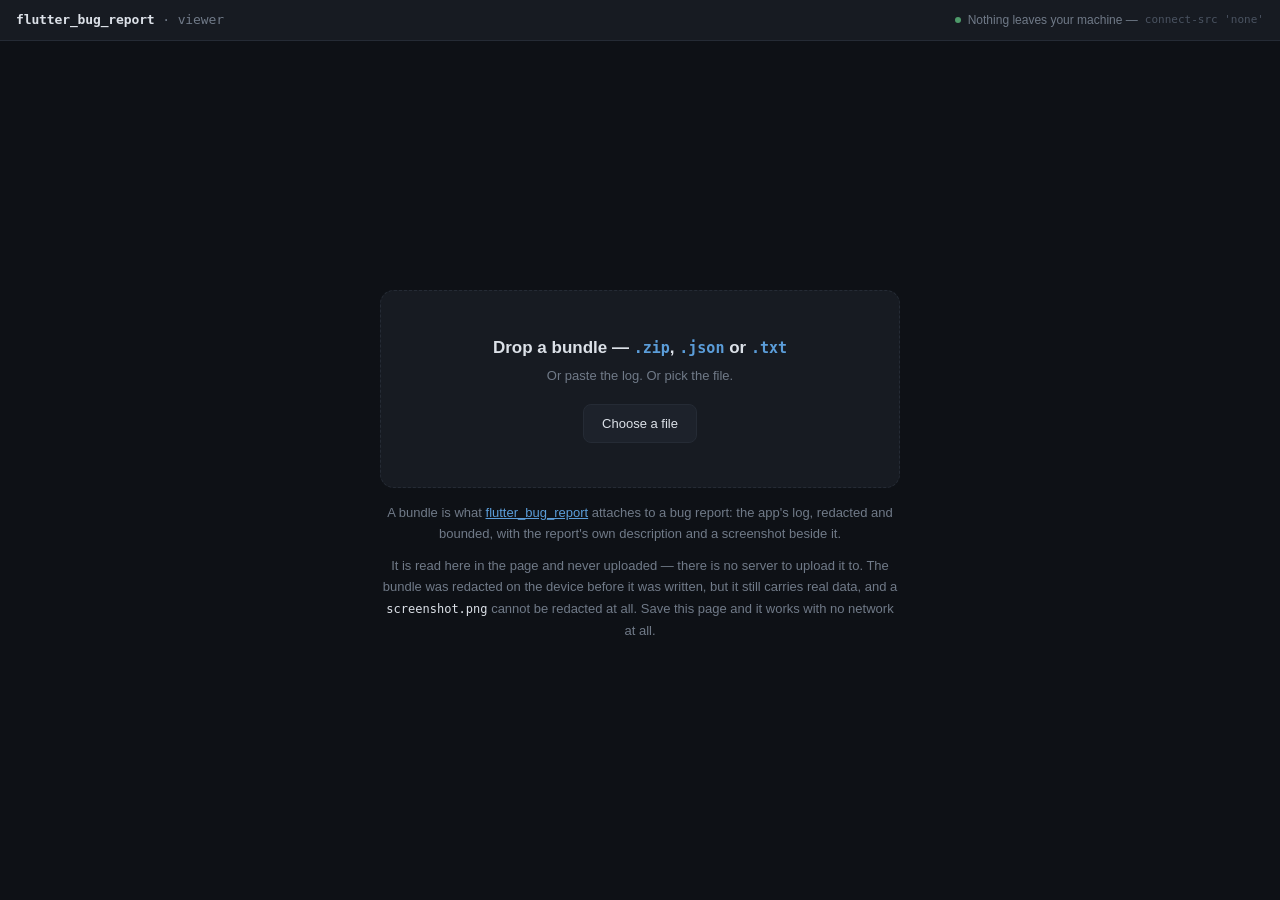
==== viewer.html @ 20e981cb "The viewer: a strip, a log, and a panel Concept C. The density strip places every entry by time rath" ====
<!DOCTYPE html>
<html lang="en">
<head>
<meta charset="UTF-8" />
<meta name="viewport" content="width=device-width, initial-scale=1.0" />

<!--
  connect-src 'none' is the load-bearing line in this file.

  The promise this page makes is that a bug report dropped into it does
  not go anywhere. A promise is worth what the person making it is
  worth; this is the browser refusing to carry out a fetch, an XHR, a
  WebSocket or a beacon no matter what the script asks for. A page that
  cannot make a request cannot leak a log.

  Everything else here follows from the same idea: no CDN, no fonts to
  fetch, no analytics, nothing loaded from anywhere but this directory.
-->
<meta http-equiv="Content-Security-Policy" content="
  default-src 'none';
  script-src 'unsafe-inline';
  style-src 'unsafe-inline';
  img-src 'self' blob: data:;
  connect-src 'none';
  base-uri 'none';
  form-action 'none'
" />
<!-- frame-ancestors is deliberately absent: a browser ignores it in a meta
     tag and logs an error for it, and an error nobody can fix is an error
     people learn to scroll past. It belongs in a response header, which is
     GitHub Pages' business, not this file's. -->

<title>Bug report viewer · flutter_bug_report</title>
<meta name="description" content="Open a flutter_bug_report bundle — .zip, .json or .txt — and read it. Runs entirely in your browser; nothing is uploaded." />
<style>
/* ===================================================================
   flutter_bug_report log viewer — "Diagnostika"

   A log is not text to be read, it is data to be diagnosed. So colour
   means something here and is never decoration: a level is the same
   colour in the density strip, in the row's edge and in its chip, and
   nothing else in the page competes with those four hues.
   =================================================================== */

:root {
  --bg: #0E1116;
  --surface: #171B22;
  --raised: #1D222B;
  --border: #252B35;
  --text: #DCE1E8;
  --dim: #707A88;
  --faint: #4A5361;

  --debug: #5A6472;
  --info: #5B9DD9;
  --warning: #D9A441;
  --error: #E5544B;

  --accent: #5B9DD9;
  --bar: #3A424F;          /* a redaction bar: present, unreadable */
  --mark: #D9A441;

  --mono: ui-monospace, SFMono-Regular, "SF Mono", Menlo, Consolas, monospace;
  --sans: -apple-system, BlinkMacSystemFont, "Segoe UI", Roboto, sans-serif;
  --t: .15s ease;
}

* { box-sizing: border-box; }

html, body { height: 100%; }

body {
  margin: 0;
  background: var(--bg);
  color: var(--text);
  font: 14px/1.5 var(--sans);
  -webkit-font-smoothing: antialiased;
  display: flex;
  flex-direction: column;
}

.is-hidden { display: none !important; }

/* ===== The strip along the top of the page ===== */

.top {
  display: flex;
  align-items: center;
  gap: 16px;
  padding: 10px 16px;
  border-bottom: 1px solid var(--border);
  background: var(--surface);
  flex: none;
}

.brand {
  font-family: var(--mono);
  font-size: 13px;
  font-weight: 600;
  letter-spacing: -.01em;
}
.brand span { color: var(--dim); font-weight: 400; }

/* The claim the whole project rests on, stated where it cannot be
   missed rather than in a footer. */
.vow {
  margin-left: auto;
  display: flex;
  align-items: center;
  gap: 7px;
  font-size: 12px;
  color: var(--dim);
}
.vow__dot {
  width: 6px; height: 6px;
  border-radius: 50%;
  background: #4E9A6A;
  flex: none;
}
.vow code {
  font-family: var(--mono);
  font-size: 11px;
  color: var(--faint);
}

main {
  flex: 1;
  min-height: 0;
  display: flex;
  flex-direction: column;
}

/* ===== Nothing open yet ===== */

.drop {
  flex: 1;
  display: flex;
  flex-direction: column;
  align-items: center;
  justify-content: center;
  gap: 14px;
  padding: 40px 24px;
  text-align: center;
}
.drop.is-over .drop__box {
  border-color: var(--accent);
  background: rgba(91, 157, 217, .06);
}

.drop__box {
  width: 100%;
  max-width: 520px;
  padding: 44px 32px;
  border: 1.5px dashed var(--border);
  border-radius: 14px;
  background: var(--surface);
  transition: border-color var(--t), background var(--t);
}
.drop__title { font-size: 17px; font-weight: 600; margin: 0 0 6px; }
.drop__title code { font-family: var(--mono); font-size: 15px; color: var(--accent); }
.drop__note { margin: 0; font-size: 13px; color: var(--dim); }

.drop__pick {
  display: inline-block;
  margin-top: 18px;
  padding: 9px 18px;
  border: 1px solid var(--border);
  border-radius: 8px;
  background: var(--raised);
  color: var(--text);
  font: inherit;
  font-size: 13px;
  cursor: pointer;
  transition: border-color var(--t), background var(--t);
}
.drop__pick:hover { border-color: var(--accent); }

.about {
  max-width: 520px;
  font-size: 13px;
  line-height: 1.65;
  color: var(--dim);
}
.about p { margin: 0 0 10px; }
.about a { color: var(--accent); }
.about code { font-family: var(--mono); font-size: 12px; color: var(--text); }

.fail {
  max-width: 520px;
  padding: 12px 14px;
  border: 1px solid var(--error);
  border-radius: 8px;
  background: rgba(229, 84, 75, .08);
  color: var(--error);
  font-size: 13px;
  text-align: left;
}

/* ===== The density strip ===== */

/* Every entry as a tick, placed by time rather than by position in the
   list — a session that went quiet for half a minute has to show a gap
   there, which is the whole reason this exists. */
.strip {
  position: relative;
  height: 46px;
  border-bottom: 1px solid var(--border);
  background: var(--surface);
  cursor: crosshair;
  flex: none;
}
.strip canvas { display: block; width: 100%; height: 100%; }

.strip__span {
  position: absolute;
  top: 0; bottom: 0;
  background: rgba(220, 225, 232, .07);
  border-left: 1px solid rgba(220, 225, 232, .18);
  border-right: 1px solid rgba(220, 225, 232, .18);
  pointer-events: none;
}
.strip__tip {
  position: absolute;
  top: 6px;
  padding: 2px 6px;
  border-radius: 4px;
  background: var(--raised);
  border: 1px solid var(--border);
  font-family: var(--mono);
  font-size: 10px;
  color: var(--dim);
  pointer-events: none;
  white-space: nowrap;
  transform: translateX(-50%);
}

/* ===== The bar ===== */

.bar {
  display: flex;
  align-items: center;
  gap: 8px;
  flex-wrap: wrap;
  padding: 8px 16px;
  border-bottom: 1px solid var(--border);
  background: var(--surface);
  flex: none;
}

.search {
  width: 210px;
  padding: 6px 10px;
  border: 1px solid var(--border);
  border-radius: 7px;
  background: var(--bg);
  color: var(--text);
  font: inherit;
  font-size: 13px;
  transition: border-color var(--t);
}
.search:focus { outline: none; border-color: var(--accent); }
.search::placeholder { color: var(--faint); }

.chips { display: flex; gap: 5px; flex-wrap: wrap; }

.chip {
  font-family: var(--mono);
  font-size: 11px;
  line-height: 1;
  padding: 6px 9px;
  border: 1px solid var(--border);
  border-radius: 999px;
  background: var(--bg);
  color: var(--dim);
  cursor: pointer;
  opacity: .45;
  transition: opacity var(--t), border-color var(--t);
}
.chip.is-on { opacity: 1; border-color: currentColor; }
.chip--debug { color: var(--debug); }
.chip--info { color: var(--info); }
.chip--warning { color: var(--warning); }
.chip--error { color: var(--error); }

.bar__end { margin-left: auto; display: flex; align-items: center; gap: 8px; }
.bar__meta {
  font-family: var(--mono);
  font-size: 11px;
  color: var(--dim);
  font-variant-numeric: tabular-nums;
}

.btn {
  padding: 6px 11px;
  border: 1px solid var(--border);
  border-radius: 7px;
  background: var(--bg);
  color: var(--dim);
  font: inherit;
  font-size: 12px;
  cursor: pointer;
  transition: color var(--t), border-color var(--t);
}
.btn:hover { color: var(--text); border-color: var(--accent); }
.btn.is-on { color: var(--accent); border-color: var(--accent); }

/* ===== What the reader is warned about ===== */

.banners { flex: none; }

.banner {
  display: flex;
  gap: 10px;
  padding: 9px 16px;
  font-size: 12.5px;
  border-bottom: 1px solid var(--border);
}
.banner--warn { background: rgba(217, 164, 65, .09); color: var(--warning); }
.banner--note { background: var(--surface); color: var(--dim); }
.banner__mark { flex: none; font-family: var(--mono); }

/* ===== Log and panel ===== */

/* The page below the header: strip, bar, banners, then the log beside
   its panel. A class rather than a style attribute — the CSP forbids
   those, which is the point of having it. */
.view {
  flex: 1;
  min-height: 0;
  display: flex;
  flex-direction: column;
}

.split { flex: 1; min-height: 0; display: flex; }

/* Focused on open so the keys work without a click, which must not
   mean a ring drawn around the whole log. :focus-visible keeps it for
   the reader who tabbed here. */
.log:focus { outline: none; }
.log:focus-visible { outline: 1px solid var(--accent); outline-offset: -1px; }

.log {
  flex: 1;
  min-width: 0;
  overflow: auto;
  padding: 8px 0 40vh;
  font-family: var(--mono);
  font-size: 12.5px;
  line-height: 1.55;
}

.row {
  display: flex;
  gap: 10px;
  padding: 2px 16px 2px 13px;
  border-left: 3px solid transparent;
  white-space: pre-wrap;
  word-break: break-word;
  cursor: default;
}
.row:hover { background: rgba(220, 225, 232, .04); }
.row--debug { border-left-color: var(--debug); }
.row--info { border-left-color: var(--info); }
.row--warning { border-left-color: var(--warning); }
.row--error { border-left-color: var(--error); }
.row.is-here { background: rgba(91, 157, 217, .12); }

.row__time {
  flex: none;
  color: var(--faint);
  font-variant-numeric: tabular-nums;
}
.row__level { flex: none; width: 4.5em; }
.row--debug .row__level { color: var(--debug); }
.row--info .row__level { color: var(--info); }
.row--warning .row__level { color: var(--warning); }
.row--error .row__level { color: var(--error); }

.row__body { flex: 1; min-width: 0; }
.row__more {
  color: var(--faint);
  cursor: pointer;
  user-select: none;
  font-size: 11px;
}
.row__more:hover { color: var(--accent); }

.detail {
  margin: 3px 0 7px;
  padding-left: 12px;
  border-left: 1px solid var(--border);
}
.detail__label {
  display: block;
  font-size: 10px;
  text-transform: uppercase;
  letter-spacing: .07em;
  color: var(--faint);
  margin: 6px 0 1px;
}
.detail__error { color: var(--error); }
.detail__stack { color: var(--dim); font-size: 12px; }

/* A pause long enough that the reader should see it as one. */
.gap {
  display: flex;
  align-items: center;
  gap: 10px;
  padding: 3px 16px;
  color: var(--faint);
  font-size: 11px;
  font-family: var(--mono);
}
.gap::before, .gap::after {
  content: "";
  height: 1px;
  background: var(--border);
}
.gap::before { width: 24px; flex: none; }
.gap::after { flex: 1; }

/* Where the bundle was cut. It goes at the top, because the beginning
   is what a limit takes — a reader who does not see this reads the tail
   of a session as the whole of it. */
.cut {
  display: flex;
  align-items: center;
  gap: 10px;
  margin: 0 0 6px;
  padding: 7px 16px;
  color: var(--warning);
  font-size: 11px;
  font-family: var(--mono);
  background: repeating-linear-gradient(
    -45deg,
    transparent, transparent 6px,
    rgba(217, 164, 65, .07) 6px, rgba(217, 164, 65, .07) 12px
  );
  border-bottom: 1px dashed rgba(217, 164, 65, .35);
}

mark { background: var(--mark); color: #14171C; border-radius: 2px; }

/* ===== Redaction =====

   Two different things happened, and they must not look the same.

   A value that was taken away entirely is a filled bar: nothing to
   read, and visibly nothing rather than absently nothing. A card number
   keeps its last four digits on purpose — the redactor checks Luhn so
   an order id is not starred by accident — and those four are what lets
   somebody match a payment against a transaction. Barring them too
   would throw away what the package deliberately kept. */

.red {
  border-radius: 2px;
  padding: 0 1px;
}
.red--full,
.red--mask {
  background: var(--bar);
  color: transparent;
}
.red--keep {
  color: var(--text);
  border-bottom: 1px solid var(--bar);
}

/* ===== The panel ===== */

.side {
  flex: none;
  width: 310px;
  border-left: 1px solid var(--border);
  background: var(--surface);
  overflow: auto;
  padding: 14px;
}
.side.is-hidden { display: none; }

.side__desc {
  font-size: 13.5px;
  line-height: 1.55;
  margin: 0 0 14px;
  white-space: pre-wrap;
}
.side h2 {
  font-size: 10px;
  text-transform: uppercase;
  letter-spacing: .08em;
  color: var(--faint);
  margin: 16px 0 6px;
  font-weight: 600;
}
.facts {
  width: 100%;
  border-collapse: collapse;
  font-family: var(--mono);
  font-size: 11.5px;
}
.facts td { padding: 3px 0; vertical-align: top; }
.facts td:first-child { color: var(--dim); padding-right: 10px; white-space: nowrap; }
.facts td:last-child { word-break: break-word; }

.shot {
  width: 100%;
  border-radius: 8px;
  border: 1px solid var(--border);
  display: block;
  cursor: zoom-in;
}

.lightbox {
  position: fixed;
  inset: 0;
  background: rgba(14, 17, 22, .92);
  display: flex;
  align-items: center;
  justify-content: center;
  padding: 32px;
  z-index: 10;
  cursor: zoom-out;
}
.lightbox img { max-width: 100%; max-height: 100%; border-radius: 6px; }

.keys {
  margin-top: 18px;
  font-family: var(--mono);
  font-size: 11px;
  color: var(--faint);
  line-height: 1.9;
}
.keys b { color: var(--dim); font-weight: 400; }

/* ===== JSON tree for `extra` ===== */

.json { font-size: 12px; }
.json__box > summary { cursor: pointer; list-style: none; }
.json__box > summary::-webkit-details-marker { display: none; }
.json__box > summary::before { content: "▸ "; color: var(--faint); }
.json__box[open] > summary::before { content: "▾ "; }
.json__children { padding-left: 14px; }
.json__key { color: var(--info); }
.json__str { color: #8FBF7F; }
.json__num { color: var(--warning); }
.json__bool, .json__null { color: #B98FD9; }
.json__punct { color: var(--faint); }
.json__size { color: var(--faint); font-size: 10px; margin-left: 6px; }

.empty { padding: 30px 16px; color: var(--dim); font-family: var(--sans); }

@media (max-width: 800px) {
  .split { flex-direction: column; }
  .side { width: auto; border-left: none; border-top: 1px solid var(--border); max-height: 45vh; }
  .search { width: 100%; }
  .vow span { display: none; }
}
</style>
</head>
<body>

<header class="top">
  <div class="brand">flutter_bug_report <span>· viewer</span></div>
  <div class="vow">
    <span class="vow__dot" aria-hidden="true"></span>
    <span>Nothing leaves your machine —</span>
    <code>connect-src 'none'</code>
  </div>
</header>

<main>
  <!-- ===== Nothing open ===== -->
  <section class="drop" id="drop">
    <div class="drop__box">
      <p class="drop__title">Drop a bundle — <code>.zip</code>, <code>.json</code> or <code>.txt</code></p>
      <p class="drop__note">Or paste the log. Or pick the file.</p>
      <label class="drop__pick">
        Choose a file
        <input id="picker" type="file" multiple accept=".zip,.json,.txt,.log,.png" hidden />
      </label>
    </div>

    <p class="fail is-hidden" id="fail"></p>

    <div class="about">
      <p>
        A bundle is what <a href="https://pub.dev/packages/flutter_bug_report" rel="noopener">flutter_bug_report</a>
        attaches to a bug report: the app's log, redacted and bounded, with the
        report's own description and a screenshot beside it.
      </p>
      <p>
        It is read here in the page and never uploaded — there is no server to
        upload it to. The bundle was redacted on the device before it was
        written, but it still carries real data, and a
        <code>screenshot.png</code> cannot be redacted at all. Save this page and
        it works with no network at all.
      </p>
    </div>
  </section>

  <!-- ===== A bundle, open ===== -->
  <section class="view is-hidden" id="view">
    <div class="strip" id="strip" title="The session over time. Click to jump.">
      <canvas id="canvas"></canvas>
    </div>

    <div class="bar">
      <input id="search" class="search" type="search" placeholder="Filter lines…" autocomplete="off" spellcheck="false" />
      <div class="chips" id="chips"></div>
      <div class="bar__end">
        <span class="bar__meta" id="meta"></span>
        <button class="btn" id="zone" type="button" title="Show times in UTC instead of local">UTC</button>
        <button class="btn" id="copy" type="button">Copy</button>
        <button class="btn" id="close" type="button">Close</button>
      </div>
    </div>

    <div class="banners" id="banners"></div>

    <div class="split">
      <div class="log" id="log" tabindex="0"></div>
      <aside class="side" id="side"></aside>
    </div>
  </section>
</main>

<script>
(function (root) {
  "use strict";

  // ===================================================================
  //  A ZIP reader for bug-report bundles.
  //
  //  Small on purpose. A bundle holds two or three files, is bounded to
  //  256KB before compression, and is written by one encoder, so none of
  //  zip64, encryption or spanning can appear in one. What can appear is
  //  a bundle somebody unzipped, looked at, and zipped again — which is
  //  why this reads the central directory at the end of the file rather
  //  than the local headers.
  //
  //  A local header may carry zeroed sizes and defer them to a data
  //  descriptor after the payload; the central directory never does. It
  //  is the one place in a zip where the sizes are always right.
  //
  //  Inflating is the browser's job: DecompressionStream has been in
  //  every engine since 2023, and shipping a second implementation of
  //  DEFLATE to save that dependency would be the wrong trade.
  // ===================================================================

  var LOCAL = 0x04034b50;
  var CENTRAL = 0x02014b50;
  var EOCD = 0x06054b50;

  // A zip's end record carries a comment of up to 65535 bytes, so the
  // signature can be that far from the end and no further.
  var EOCD_MAX = 65557;

  var STORED = 0;
  var DEFLATE = 8;

  // 0xFFFFFFFF in a size field means "look in the zip64 extra field".
  // A bundle cannot reach 4GB, so seeing it means this is not one.
  var ZIP64 = 0xffffffff;

  function fail(message) {
    var error = new Error(message);
    error.name = "ZipError";
    throw error;
  }

  // ===== CRC-32 =====

  // Checked rather than trusted: a bundle that was truncated in transit —
  // a half-finished download, a mail gateway that cut the attachment —
  // still unzips into something that looks like a log. The checksum is
  // what tells the reader they are looking at a damaged file instead of
  // letting them draw conclusions from half a session.
  var table = null;

  function crc32(bytes) {
    if (!table) {
      table = new Int32Array(256);
      for (var n = 0; n < 256; n++) {
        var c = n;
        for (var k = 0; k < 8; k++) {
          c = c & 1 ? 0xedb88320 ^ (c >>> 1) : c >>> 1;
        }
        table[n] = c;
      }
    }

    var crc = -1;
    for (var i = 0; i < bytes.length; i++) {
      crc = (crc >>> 8) ^ table[(crc ^ bytes[i]) & 0xff];
    }

    return (crc ^ -1) >>> 0;
  }

  // ===== Finding the end =====

  function findEocd(view, length) {
    var earliest = Math.max(0, length - EOCD_MAX);

    // Backwards: the comment is the only thing that can follow the record,
    // and the last match is the real one.
    for (var at = length - 22; at >= earliest; at--) {
      if (view.getUint32(at, true) === EOCD) return at;
    }

    return -1;
  }

  // ===== Reading the directory =====

  function readCentral(view, bytes, start, count) {
    var files = [];
    var at = start;

    for (var i = 0; i < count; i++) {
      if (at + 46 > bytes.length) fail("The zip's directory runs past the end of the file.");
      if (view.getUint32(at, true) !== CENTRAL) fail("The zip's directory is not where the file says it is.");

      var method = view.getUint16(at + 10, true);
      var crc = view.getUint32(at + 16, true);
      var compressed = view.getUint32(at + 20, true);
      var uncompressed = view.getUint32(at + 24, true);
      var nameLength = view.getUint16(at + 28, true);
      var extraLength = view.getUint16(at + 30, true);
      var commentLength = view.getUint16(at + 32, true);
      var offset = view.getUint32(at + 42, true);

      if (compressed === ZIP64 || uncompressed === ZIP64 || offset === ZIP64) {
        fail("This is a zip64 archive. A bug-report bundle is never one, so this file is something else.");
      }

      files.push({
        name: text(bytes.subarray(at + 46, at + 46 + nameLength)),
        method: method,
        crc: crc,
        compressed: compressed,
        uncompressed: uncompressed,
        offset: offset
      });

      at += 46 + nameLength + extraLength + commentLength;
    }

    return files;
  }

  // Names are UTF-8 whenever bit 11 is set, which the builder sets and
  // every modern archiver sets. Decoding as UTF-8 regardless is right for
  // ASCII names too, and every name in a bundle is ASCII.
  function text(bytes) {
    return new TextDecoder("utf-8").decode(bytes);
  }

  // ===== Reading one file's bytes =====

  function locate(view, bytes, file) {
    var at = file.offset;

    if (at + 30 > bytes.length) fail("An entry in the zip points past the end of the file.");
    if (view.getUint32(at, true) !== LOCAL) fail("An entry in the zip is missing its header.");

    // Only the name and extra lengths are read from here. Everything else
    // came from the directory, where it is reliable.
    var nameLength = view.getUint16(at + 26, true);
    var extraLength = view.getUint16(at + 28, true);
    var from = at + 30 + nameLength + extraLength;

    if (from + file.compressed > bytes.length) fail("An entry in the zip is cut short. The file is incomplete.");

    return bytes.subarray(from, from + file.compressed);
  }

  function inflate(payload) {
    if (typeof DecompressionStream === "undefined") {
      return Promise.reject(new Error(
        "This browser cannot decompress a zip. Chrome 103, Safari 16.4, Firefox 113 or newer can — " +
        "or ask for the .json or .txt form of the bundle instead."
      ));
    }

    // deflate-raw, not deflate: a zip stores the DEFLATE stream without the
    // zlib header that "deflate" expects.
    var stream = new DecompressionStream("deflate-raw");
    var writer = stream.writable.getWriter();

    // Both ends of the stream reject when the payload is not valid
    // DEFLATE, and an unhandled one of those takes the process down in
    // node and logs an error in the page. The read side is the one that
    // carries the failure onward, so the write side is quietened here.
    writer.write(payload).catch(function () {});
    writer.close().catch(function () {});

    return new Response(stream.readable).arrayBuffer().then(function (buffer) {
      return new Uint8Array(buffer);
    }, function () {
      throw new Error("A file inside the zip is not valid compressed data. The bundle is damaged.");
    });
  }

  function extract(view, bytes, file) {
    var payload = locate(view, bytes, file);

    var raw =
      file.method === STORED ? Promise.resolve(payload) :
      file.method === DEFLATE ? inflate(payload) :
      Promise.reject(new Error("'" + file.name + "' uses a compression method this reader does not know."));

    return raw.then(function (content) {
      if (content.length !== file.uncompressed) {
        fail("'" + file.name + "' did not decompress to the size the zip claims. The file is damaged.");
      }

      if (crc32(content) !== file.crc) {
        fail("'" + file.name + "' failed its checksum. The file is damaged or was cut in transit.");
      }

      return { name: file.name, bytes: content };
    });
  }

  // ===== The one entry point =====

  // Takes the bundle's bytes, gives back every file in it. Directories and
  // the junk a Mac leaves behind are dropped here rather than by every
  // caller: a zip that has been through Finder carries __MACOSX entries
  // that are not part of the bundle and never were.
  function read(input) {
    return Promise.resolve().then(function () {
      var bytes = input instanceof Uint8Array ? input : new Uint8Array(input);

      if (bytes.length < 22) fail("This file is too small to be a zip.");

      var view = new DataView(bytes.buffer, bytes.byteOffset, bytes.byteLength);
      var eocd = findEocd(view, bytes.length);

      if (eocd === -1) fail("This does not end like a zip. If it was downloaded, the download may be incomplete.");

      var count = view.getUint16(eocd + 10, true);
      var offset = view.getUint32(eocd + 16, true);

      if (offset === ZIP64) fail("This is a zip64 archive. A bug-report bundle is never one.");

      var wanted = readCentral(view, bytes, offset, count).filter(function (file) {
        return !/\/$/.test(file.name) && file.name.indexOf("__MACOSX/") !== 0 &&
          file.name.split("/").pop().indexOf("._") !== 0;
      });

      return Promise.all(wanted.map(function (file) {
        return extract(view, bytes, file);
      }));
    });
  }

  root.FBR = root.FBR || {};
  root.FBR.unzip = { read: read, crc32: crc32 };
})(typeof globalThis !== "undefined" ? globalThis : this);
</script>
<script>
(function (root) {
  "use strict";

  // ===================================================================
  //  Reading a flutter_bug_report bundle.
  //
  //  Three renderings of the same thing: a zip holding both, a json
  //  object, and a text document. All three come out of here as one
  //  shape, so nothing downstream has to know which arrived.
  //
  //  Nothing in this file touches the DOM. It runs in a test as easily
  //  as in the page, which is the only way the text parser below is
  //  going to stay correct.
  // ===================================================================

  var LEVELS = ["debug", "info", "warning", "error"];

  // The header fields the builder writes, in the order it writes them.
  // Used to tell a new field from a line of a description that happens to
  // read like one — see readHeader.
  var FIELDS = ["generated_at", "description", "entry_count", "truncated", "screenshot", "metadata"];

  // How a level is written in a text bundle: upper case, padded to seven
  // so every message starts at the same column.
  function label(level) {
    return (level.toUpperCase() + "       ").slice(0, 7);
  }

  // The entry boundary, and the whole basis of the text parser.
  //
  // Anchored on the timestamp *and* the exact padding, never on
  // indentation: the builder writes a message raw, and a message that
  // arrived through debugPrint can be a Flutter error banner spanning
  // several unindented lines. Indentation cannot say where an entry ends.
  // Demanding the padding is what stops a line that merely quotes a
  // timestamp from being mistaken for the start of one.
  var ENTRY = new RegExp(
    "^(\\d{4}-\\d{2}-\\d{2}T\\d{2}:\\d{2}:\\d{2}\\.\\d{1,6}Z) (" +
    LEVELS.map(label).join("|") +
    ") (.*)$"
  );

  var HEADER_OPEN = "=== flutter_bug_report ===";
  var HEADER_CLOSE = /^={3,}$/;

  // A field at the top of the header block: no indentation, snake_case,
  // a colon.
  var FIELD = /^([a-z_][a-z0-9_]*):[ ]?(.*)$/;

  // A stack frame, once the two-space indent is off. The suspension
  // marker is a frame for our purposes: the builder keeps it, and it is
  // the line that explains a gap in the trace.
  var FRAME = /^(#\d+\s|<asynchronous suspension>$|<\.\.\.\s|<\.\.\.>$)/;

  var PNG = [0x89, 0x50, 0x4e, 0x47];
  var ZIP = [0x50, 0x4b];

  function starts(bytes, signature) {
    if (bytes.length < signature.length) return false;
    for (var i = 0; i < signature.length; i++) {
      if (bytes[i] !== signature[i]) return false;
    }
    return true;
  }

  function decode(bytes) {
    return new TextDecoder("utf-8").decode(bytes);
  }

  // \r\n from a bundle that went through a Windows mail client, and the
  // byte-order mark a text editor adds when it saves one.
  function lines(text) {
    return text.replace(/^﻿/, "").replace(/\r\n?/g, "\n").split("\n");
  }

  // An entry's time as a number, for measuring the distance between two
  // of them.
  //
  // The bundle writes microseconds and a Date holds milliseconds, so the
  // tail is cut here rather than left to an engine to be lenient about.
  // Precision beyond a millisecond is not something a reader is going to
  // act on; a thirty-second gap in the middle of a session is.
  function epoch(time) {
    if (typeof time !== "string") return null;

    var value = Date.parse(time.replace(/\.(\d{3})\d+Z$/, ".$1Z"));

    return isNaN(value) ? null : value;
  }

  function indented(line) {
    return line.slice(0, 2) === "  ";
  }

  function dedent(line) {
    return indented(line) ? line.slice(2) : line;
  }

  // ===================================================================
  //  Text
  // ===================================================================

  // Everything up to the rule of equals signs.
  //
  // Two kinds of continuation live in here. `metadata:` opens a block of
  // indented `key: value` pairs. A description can also wrap, because the
  // sheet takes four lines — indented since 0.3.1, and bare in every
  // bundle written before it, which is why an unrecognised line falls
  // through to the field above rather than being dropped.
  function readHeader(all, from) {
    var report = { metadata: null };
    var raw = {};
    var key = null;
    var at = from;

    for (; at < all.length; at++) {
      var line = all[at];

      if (HEADER_CLOSE.test(line)) {
        at++;
        break;
      }

      var field = FIELD.exec(line);

      // A known field always opens a new one. An unknown one does too,
      // so a field added to the format later is not swallowed — except
      // while a description is open, since that is the only free-text
      // field and the only place a stray `word: value` can legitimately
      // appear.
      if (field && (FIELDS.indexOf(field[1]) !== -1 || key !== "description")) {
        key = field[1];
        raw[key] = field[2];
        if (key === "metadata") report.metadata = {};
        continue;
      }

      if (key === null) continue;

      if (key === "metadata" && indented(line)) {
        var pair = FIELD.exec(dedent(line));
        if (pair) report.metadata[pair[1]] = pair[2];
        continue;
      }

      raw[key] += "\n" + dedent(line);
    }

    report.generatedAt = raw.generated_at || null;
    report.description = raw.description || null;
    report.entryCount = raw.entry_count === undefined ? null : Number(raw.entry_count);
    report.truncated = raw.truncated === "true";
    report.screenshot = raw.screenshot || null;

    return { report: report, next: at };
  }

  // The lines that followed an entry's own line, sorted back into the
  // fields they were written from.
  //
  // Best-effort, and knowingly so. The builder writes extra, then error,
  // then frames, each indented two spaces — but an unindented run at the
  // front is the rest of a multi-line message, and there is no marker
  // separating error from extra beyond their shape.
  function readTail(entry, rest) {
    var i = 0;
    while (i < rest.length && !indented(rest[i])) {
      entry.message += "\n" + rest[i];
      i++;
    }

    var tail = rest.slice(i).map(dedent);

    // Frames come last, so they are taken from the back. Anything that
    // stops matching ends the trace.
    var end = tail.length;
    while (end > 0 && FRAME.test(tail[end - 1])) end--;

    if (end < tail.length) entry.stackTrace = tail.slice(end).join("\n");

    var head = tail.slice(0, end);

    // extra is written as one line of compact JSON. Joined progressively
    // anyway, because a value inside it can carry a newline of its own.
    if (head.length && head[0].charAt(0) === "{") {
      for (var take = 1; take <= head.length; take++) {
        var parsed = asObject(head.slice(0, take).join("\n"));
        if (parsed !== undefined) {
          entry.extra = parsed;
          head = head.slice(take);
          break;
        }
      }
    }

    if (head.length) entry.error = head.join("\n");
  }

  // undefined rather than null when it is not an object: null is a value
  // the log itself can hold.
  function asObject(text) {
    try {
      var value = JSON.parse(text);
      return value !== null && typeof value === "object" && !Array.isArray(value) ? value : undefined;
    } catch (e) {
      return undefined;
    }
  }

  function readEntries(all, from) {
    var entries = [];
    var open = null;
    var rest = [];

    function close() {
      if (!open) return;
      while (rest.length && rest[rest.length - 1] === "") rest.pop();
      if (rest.length) readTail(open, rest);
      entries.push(open);
      open = null;
      rest = [];
    }

    for (var at = from; at < all.length; at++) {
      var match = ENTRY.exec(all[at]);

      if (match) {
        close();
        open = {
          index: entries.length,
          time: match[1],
          at: epoch(match[1]),
          level: match[2].trim().toLowerCase(),
          message: match[3],
          error: null,
          stackTrace: null,
          extra: null
        };
        continue;
      }

      if (open) rest.push(all[at]);
    }

    close();

    return entries;
  }

  function parseText(text) {
    var all = lines(text);
    var at = 0;

    while (at < all.length && all[at].trim() === "") at++;

    var header = all[at] === HEADER_OPEN
      ? readHeader(all, at + 1)
      : { report: { generatedAt: null, description: null, entryCount: null, truncated: false, screenshot: null, metadata: null }, next: at };

    return {
      source: all[at] === HEADER_OPEN ? "text" : "text-headerless",
      report: header.report,
      entries: readEntries(all, header.next),
      exact: false
    };
  }

  // ===================================================================
  //  JSON
  // ===================================================================

  function parseJson(text) {
    var whole;

    try {
      whole = JSON.parse(text);
    } catch (e) {
      throw new Error("This looks like JSON but does not parse: " + e.message);
    }

    if (!whole || typeof whole !== "object") throw new Error("This JSON is not a bundle.");
    if (!Array.isArray(whole.entries)) throw new Error("This JSON has no 'entries' array, so it is not a bundle.");

    var head = whole.report && typeof whole.report === "object" ? whole.report : {};

    return {
      source: "json",
      report: {
        generatedAt: head.generated_at || null,
        description: head.description || null,
        entryCount: head.entry_count === undefined ? null : head.entry_count,
        truncated: head.truncated === true,
        screenshot: head.screenshot || null,
        metadata: head.metadata && typeof head.metadata === "object" ? head.metadata : null
      },
      entries: whole.entries.map(function (row, index) {
        row = row && typeof row === "object" ? row : {};

        return {
          index: index,
          time: typeof row.time === "string" ? row.time : null,
          at: epoch(row.time),
          level: typeof row.level === "string" ? row.level.toLowerCase() : "info",
          message: typeof row.message === "string" ? row.message : "",
          error: typeof row.error === "string" ? row.error : null,
          stackTrace: typeof row.stack_trace === "string" ? row.stack_trace : null,
          extra: row.extra && typeof row.extra === "object" ? row.extra : null
        };
      }),
      exact: true
    };
  }

  // ===================================================================
  //  What kind of file is this
  // ===================================================================

  // By content, never by extension. A bundle arrives renamed, re-zipped,
  // or as a logs.txt somebody pulled out of the archive by hand, and the
  // name it carries by then says nothing.
  function detect(bytes) {
    if (starts(bytes, ZIP)) return "zip";
    if (starts(bytes, PNG)) return "png";

    var text;
    try {
      text = decode(bytes);
    } catch (e) {
      return "unknown";
    }

    var trimmed = text.replace(/^﻿/, "").replace(/^\s+/, "");

    if (trimmed.charAt(0) === "{") return asObject(trimmed) ? "json" : "unknown";
    if (trimmed.indexOf(HEADER_OPEN) === 0) return "text";

    var all = lines(trimmed);
    for (var i = 0; i < all.length; i++) {
      if (all[i].trim() === "") continue;
      return ENTRY.test(all[i]) ? "text-headerless" : "unknown";
    }

    return "unknown";
  }

  // ===================================================================
  //  Putting one together
  // ===================================================================

  function note(bundle, kind, text) {
    bundle.notices.push({ kind: kind, text: text });
  }

  // What is true of a bundle whichever way it arrived.
  function finish(bundle) {
    bundle.notices = bundle.notices || [];
    bundle.screenshot = bundle.screenshot || null;

    if (bundle.report.truncated) {
      note(bundle, "warn",
        "This bundle was cut to fit a limit. The beginning of the session is missing — " +
        "what you are reading is the end of it.");
    }

    var counted = bundle.report.entryCount;
    if (counted !== null && counted !== bundle.entries.length) {
      note(bundle, "warn",
        "The report counts " + counted + " entries but " + bundle.entries.length + " are here. " +
        "The file is damaged or was cut short.");
    }

    if (bundle.report.screenshot && !bundle.screenshot) {
      note(bundle, "note",
        "A screenshot was attached to this report, but it is not in this file — only a .zip can carry one. " +
        "Ask for the .zip form.");
    }

    if (!bundle.exact) {
      note(bundle, "note",
        "Read from text. Where a message ends and its error, extra and stack begin is inferred; " +
        "the .zip and .json forms say so exactly.");
    }

    var unknown = {};
    bundle.entries.forEach(function (entry) {
      if (LEVELS.indexOf(entry.level) === -1) unknown[entry.level] = true;
    });

    Object.keys(unknown).forEach(function (level) {
      note(bundle, "note", "This bundle carries a level this viewer does not know: '" + level + "'.");
    });

    return bundle;
  }

  function fromBytes(bytes, kind) {
    var bundle =
      kind === "json" ? parseJson(decode(bytes)) :
      parseText(decode(bytes));

    bundle.notices = [];

    return bundle;
  }

  // A bundle in pieces: logs.txt, report.json and screenshot.png, either
  // out of a zip or dropped together by somebody who unzipped it first.
  //
  // report.json wins where both are present. It is the exact rendering,
  // and logs.txt is the same entries with their edges rubbed off.
  function combine(files, source) {
    var screenshot = null;
    var json = null;
    var txt = null;

    files.forEach(function (file) {
      var kind = detect(file.bytes);

      if (kind === "png") screenshot = screenshot || file.bytes;
      else if (kind === "json") json = json || file.bytes;
      else if (kind === "text" || kind === "text-headerless") txt = txt || file.bytes;
    });

    if (!json && !txt) throw new Error("Nothing in here is a log. Expected logs.txt or report.json.");

    var bundle = fromBytes(json || txt, json ? "json" : "text");

    bundle.source = source;
    bundle.screenshot = screenshot;

    // The text form carries no header inside a zip, so where a bundle
    // came in as pieces and only logs.txt was readable, the report is
    // whatever report.json would have said — nothing.
    return bundle;
  }

  // The entry point. Takes what was dropped, gives back one bundle.
  //
  // Every input is { name, bytes }. Names are used for nothing but the
  // label at the top of the page; what a file is gets decided by reading
  // it.
  function open(files) {
    return Promise.resolve().then(function () {
      if (!files || !files.length) throw new Error("Nothing was dropped.");

      var zip = files.filter(function (file) {
        return detect(file.bytes) === "zip";
      });

      if (zip.length) {
        return root.FBR.unzip.read(zip[0].bytes).then(function (inside) {
          if (!inside.length) throw new Error("That zip is empty.");
          return finish(combine(inside, "zip"));
        });
      }

      if (files.length > 1) return finish(combine(files, "files"));

      var only = files[0];
      var kind = detect(only.bytes);

      if (kind === "png") {
        throw new Error("That is an image on its own. Drop it together with logs.txt or report.json, or drop the whole .zip.");
      }

      if (kind === "unknown") {
        throw new Error("This is not a flutter_bug_report bundle. Expected a .zip, a .json, or a log in text form.");
      }

      return finish(fromBytes(only.bytes, kind));
    });
  }

  // Pasted straight out of a terminal or an attachment preview, which is
  // where a log is about as often as it is in a file.
  function openText(text) {
    return Promise.resolve().then(function () {
      var bytes = new TextEncoder().encode(text);
      var kind = detect(bytes);

      if (kind !== "json" && kind !== "text" && kind !== "text-headerless") {
        throw new Error("That does not read like a bundle or a log.");
      }

      return finish(fromBytes(bytes, kind));
    });
  }

  root.FBR = root.FBR || {};
  root.FBR.parse = {
    open: open,
    openText: openText,
    detect: detect,
    parseText: parseText,
    parseJson: parseJson,
    LEVELS: LEVELS,
    ENTRY: ENTRY
  };
})(typeof globalThis !== "undefined" ? globalThis : this);
</script>
<script>
(function () {
  "use strict";

  // ===================================================================
  //  The page.
  //
  //  Everything that knows what a bundle is lives in parse.js; this file
  //  only draws one. It never builds markup from a string — a bundle
  //  carries an app's real output, including whatever a server put in a
  //  response body, and text from a log goes into the document as text
  //  or not at all.
  // ===================================================================

  var LEVELS = ["debug", "info", "warning", "error"];

  // How much of a pause is worth interrupting the log to point at. Below
  // a second or two everything looks like a gap and nothing is one.
  var GAP = 2000;

  // Rows are appended in batches as the reader scrolls. A bundle is
  // bounded to 256KB by default but the limit is the caller's to raise,
  // and laying out ten thousand rows before the first one can be read is
  // a poor trade for a file somebody opened to look at one error.
  var CHUNK = 400;

  var el = {};
  ["drop", "picker", "fail", "view", "strip", "canvas", "search", "chips", "meta",
   "zone", "copy", "close", "banners", "log", "side"].forEach(function (id) {
    el[id] = document.getElementById(id);
  });

  var bundle = null;
  var shown = [];        // the entries passing the filter, in order
  var drawn = 0;         // how many of them are in the document
  var muted = {};
  var needle = "";
  var utc = false;
  var here = -1;         // the entry the reader was last sent to
  var name = "";
  var shotUrl = null;

  // ===== Small DOM helpers =====

  function make(tag, className, text) {
    var node = document.createElement(tag);
    if (className) node.className = className;
    if (text !== undefined) node.textContent = text;
    return node;
  }

  function clear(node) {
    while (node.firstChild) node.removeChild(node.firstChild);
  }

  // ===== Writing log text into the page =====

  // A search hit, marked without letting the log's own text become
  // markup: the text goes in as text and the marks are built around it.
  function mark(target, text, hunt) {
    if (!text) return;

    if (!hunt) {
      target.appendChild(document.createTextNode(text));
      return;
    }

    var lower = text.toLowerCase();
    var from = 0;

    for (;;) {
      var hit = lower.indexOf(hunt, from);
      if (hit === -1) break;

      target.appendChild(document.createTextNode(text.slice(from, hit)));
      target.appendChild(make("mark", null, text.slice(hit, hit + hunt.length)));
      from = hit + hunt.length;
    }

    target.appendChild(document.createTextNode(text.slice(from)));
  }

  // What the redactor leaves behind. Two shapes, and they mean different
  // things — see redaction() below.
  var REDACTION = /«redacted»|\*{4,}\d{2,4}/g;

  function barred(target, className, text, why) {
    var span = make("span", "red " + className, text);
    span.title = why;
    target.appendChild(span);
  }

  // A value that was taken away entirely reads as a filled bar: there is
  // nothing to read and it is visibly nothing.
  //
  // A card number is not the same case. The redactor keeps the last four
  // digits deliberately — it checks Luhn first, so an invoice number is
  // not starred by accident — because those four are what lets somebody
  // match a payment to a transaction. Barring them along with the rest
  // would throw away the part the package went to trouble to keep.
  function redaction(target, text) {
    if (text.charAt(0) !== "*") {
      barred(target, "red--full", text, "A value was removed before this bundle was written.");
      return;
    }

    var stars = text.match(/^\*+/)[0];

    barred(target, "red--mask", stars, "Digits removed before this bundle was written.");
    if (text.length > stars.length) {
      barred(target, "red--keep", text.slice(stars.length),
        "Kept on purpose: the last digits of a card, so a payment can still be matched.");
    }
  }

  function write(target, text, hunt) {
    var from = 0;
    var match;

    REDACTION.lastIndex = 0;

    while ((match = REDACTION.exec(text)) !== null) {
      mark(target, text.slice(from, match.index), hunt);
      redaction(target, match[0]);
      from = match.index + match[0].length;
    }

    mark(target, text.slice(from), hunt);
  }

  function countRedactions(entries) {
    var n = 0;

    entries.forEach(function (entry) {
      var text = entry.message + " " + (entry.error || "") + " " +
        (entry.extra ? JSON.stringify(entry.extra) : "");
      var found = text.match(REDACTION);
      if (found) n += found.length;
    });

    return n;
  }

  // ===== extra, as a tree =====

  function leaf(value, hunt) {
    var span = make("span");

    if (typeof value === "string") {
      span.className = "json__str";
      write(span, '"' + value + '"', hunt);
      return span;
    }

    span.className = value === null ? "json__null" :
      typeof value === "number" ? "json__num" : "json__bool";
    span.textContent = String(value);

    return span;
  }

  function key(label, hunt) {
    var span = make("span", "json__key");
    write(span, label, hunt);
    span.appendChild(document.createTextNode(": "));
    return span;
  }

  function node(value, hunt, depth, label) {
    if (value === null || typeof value !== "object") {
      var line = make("div", "json__line");
      if (label !== null) line.appendChild(key(label, hunt));
      line.appendChild(leaf(value, hunt));
      return line;
    }

    var isArray = Array.isArray(value);
    var keys = isArray ? null : Object.keys(value);
    var count = isArray ? value.length : keys.length;
    var open = isArray ? "[" : "{";
    var shut = isArray ? "]" : "}";

    if (!count) {
      var flat = make("div", "json__line");
      if (label !== null) flat.appendChild(key(label, hunt));
      flat.appendChild(make("span", "json__punct", open + shut));
      return flat;
    }

    var box = make("details", "json__box");
    box.open = depth < 2 || count <= 4;

    var head = make("summary", "json__line");
    if (label !== null) head.appendChild(key(label, hunt));
    head.appendChild(make("span", "json__punct", open));
    head.appendChild(make("span", "json__size", count === 1 ? "1 item" : count + " items"));
    box.appendChild(head);

    var kids = make("div", "json__children");
    (isArray ? value : keys).forEach(function (item) {
      kids.appendChild(node(isArray ? item : value[item], hunt, depth + 1, isArray ? null : item));
    });
    box.appendChild(kids);

    var tail = make("div", "json__line");
    tail.appendChild(make("span", "json__punct", shut));
    box.appendChild(tail);

    return box;
  }

  // ===== Time =====

  function two(n) { return n < 10 ? "0" + n : String(n); }
  function three(n) { return n < 10 ? "00" + n : n < 100 ? "0" + n : String(n); }

  function clock(entry) {
    if (entry.at === null || entry.at === undefined) return "";

    var d = new Date(entry.at);
    var h = utc ? d.getUTCHours() : d.getHours();
    var m = utc ? d.getUTCMinutes() : d.getMinutes();
    var s = utc ? d.getUTCSeconds() : d.getSeconds();

    return two(h) + ":" + two(m) + ":" + two(s) + "." + three(utc ? d.getUTCMilliseconds() : d.getMilliseconds());
  }

  function stamp(iso) {
    if (!iso) return "—";

    var at = Date.parse(iso.replace(/\.(\d{3})\d+Z$/, ".$1Z"));
    if (isNaN(at)) return iso;

    var d = new Date(at);

    if (utc) {
      return d.getUTCFullYear() + "-" + two(d.getUTCMonth() + 1) + "-" + two(d.getUTCDate()) +
        " " + two(d.getUTCHours()) + ":" + two(d.getUTCMinutes()) + ":" + two(d.getUTCSeconds()) + " UTC";
    }

    var offset = -d.getTimezoneOffset();
    var sign = offset < 0 ? "-" : "+";
    var abs = Math.abs(offset);

    return d.getFullYear() + "-" + two(d.getMonth() + 1) + "-" + two(d.getDate()) +
      " " + two(d.getHours()) + ":" + two(d.getMinutes()) + ":" + two(d.getSeconds()) +
      " UTC" + sign + two(Math.floor(abs / 60)) + ":" + two(abs % 60);
  }

  function spell(ms) {
    if (ms < 1000) return ms + "ms";
    if (ms < 60000) return (ms / 1000).toFixed(1) + "s";
    if (ms < 3600000) return Math.floor(ms / 60000) + "m " + Math.round((ms % 60000) / 1000) + "s";
    return Math.floor(ms / 3600000) + "h " + Math.round((ms % 3600000) / 60000) + "m";
  }

  // ===== A row =====

  function matches(entry) {
    if (!needle) return true;

    var hay = (entry.message + " " + (entry.error || "") + " " + (entry.stackTrace || "") + " " +
      (entry.extra ? JSON.stringify(entry.extra) : "")).toLowerCase();

    return hay.indexOf(needle) !== -1;
  }

  function detail(entry) {
    var box = make("div", "detail");

    if (entry.extra) {
      box.appendChild(make("span", "detail__label", "extra"));
      var tree = make("div", "json");
      tree.appendChild(node(entry.extra, needle, 0, null));
      box.appendChild(tree);
    }

    if (entry.error) {
      box.appendChild(make("span", "detail__label", "error"));
      var err = make("div", "detail__error");
      write(err, entry.error, needle);
      box.appendChild(err);
    }

    if (entry.stackTrace) {
      box.appendChild(make("span", "detail__label", "stack"));
      var stack = make("div", "detail__stack");
      write(stack, entry.stackTrace, needle);
      box.appendChild(stack);
    }

    return box;
  }

  function row(entry) {
    var line = make("div", "row row--" + (LEVELS.indexOf(entry.level) === -1 ? "debug" : entry.level));
    line.setAttribute("data-index", String(entry.index));

    line.appendChild(make("span", "row__time", clock(entry)));
    line.appendChild(make("span", "row__level", entry.level));

    var body = make("span", "row__body");
    write(body, entry.message, needle);

    var has = entry.extra || entry.error || entry.stackTrace;

    if (has) {
      // Collapsed by default, which is how a log is read: down the
      // messages first, into one of them second. It also keeps a
      // collapsed row a fixed height, which is what makes appending
      // thousands of them cheap.
      var toggle = make("span", "row__more", "  ▸ " + [
        entry.extra ? "extra" : null,
        entry.error ? "error" : null,
        entry.stackTrace ? "stack" : null
      ].filter(Boolean).join(" · "));

      body.appendChild(toggle);

      var open = false;
      var panel = null;

      toggle.addEventListener("click", function () {
        open = !open;

        if (open) {
          panel = detail(entry);
          body.appendChild(panel);
          toggle.textContent = "  ▾";
        } else {
          if (panel) body.removeChild(panel);
          panel = null;
          toggle.textContent = "  ▸ " + [
            entry.extra ? "extra" : null,
            entry.error ? "error" : null,
            entry.stackTrace ? "stack" : null
          ].filter(Boolean).join(" · ");
        }
      });
    }

    line.appendChild(body);

    return line;
  }

  // ===== Filling the log =====

  function more(count) {
    var upto = Math.min(shown.length, drawn + count);
    var fragment = document.createDocumentFragment();

    for (var i = drawn; i < upto; i++) {
      var entry = shown[i];
      var before = i > 0 ? shown[i - 1] : null;

      if (before && before.at !== null && entry.at !== null && entry.at - before.at >= GAP) {
        fragment.appendChild(make("div", "gap", spell(entry.at - before.at) + " with nothing logged"));
      }

      fragment.appendChild(row(entry));
    }

    el.log.appendChild(fragment);
    drawn = upto;
  }

  function paint() {
    clear(el.log);
    drawn = 0;

    shown = bundle.entries.filter(function (entry) {
      return !muted[entry.level] && matches(entry);
    });

    // The cut goes at the top because the top is where the loss is. A
    // limit takes the beginning of a session, not the end.
    if (bundle.report.truncated) {
      el.log.appendChild(make("div", "cut",
        "⌃ the beginning of this session was cut to fit a limit — the log starts mid-session"));
    }

    if (!shown.length) {
      el.log.appendChild(make("p", "empty", bundle.entries.length ? "Nothing matches that." : "This report was filed before anything was logged."));
    } else {
      more(CHUNK);
    }

    el.meta.textContent = shown.length === bundle.entries.length
      ? name + " · " + shown.length + " lines"
      : name + " · " + shown.length + " of " + bundle.entries.length;

    strip();
    remember();
  }

  // ===== The density strip =====

  function hue(level) {
    var style = getComputedStyle(document.documentElement);
    return style.getPropertyValue("--" + level).trim() || "#888";
  }

  var colours = null;

  function strip() {
    var canvas = el.canvas;
    var box = el.strip.getBoundingClientRect();
    var ratio = window.devicePixelRatio || 1;

    canvas.width = Math.max(1, Math.floor(box.width * ratio));
    canvas.height = Math.max(1, Math.floor(box.height * ratio));

    var ctx = canvas.getContext("2d");
    ctx.setTransform(ratio, 0, 0, ratio, 0, 0);
    ctx.clearRect(0, 0, box.width, box.height);

    if (!colours) {
      colours = {};
      LEVELS.forEach(function (level) { colours[level] = hue(level); });
    }

    var timed = shown.filter(function (e) { return typeof e.at === "number"; });
    if (timed.length < 1) return;

    var first = timed[0].at;
    var last = timed[timed.length - 1].at;
    var span = last - first;

    var w = box.width;
    var h = box.height;
    var pad = 6;

    // Placed by time, not by position in the list. A session that went
    // quiet for half a minute has to leave a hole here — that hole is
    // the single most useful thing on the page.
    function xOf(at) {
      return span === 0 ? w / 2 : pad + ((at - first) / span) * (w - pad * 2);
    }

    var tall = { debug: .34, info: .5, warning: .72, error: 1 };

    // Errors last, so a burst of them is never hidden under the polling
    // that surrounds it.
    LEVELS.forEach(function (level) {
      ctx.fillStyle = colours[level];
      ctx.globalAlpha = level === "debug" ? .55 : .85;

      timed.forEach(function (entry) {
        if (entry.level !== level) return;

        var height = (tall[level] || .5) * (h - 12);
        ctx.fillRect(Math.round(xOf(entry.at)), h - 6 - height, 2, height);
      });
    });

    ctx.globalAlpha = 1;

    el.strip.__map = { first: first, span: span, w: w, pad: pad, timed: timed };
    marker();
  }

  // Which slice of the session is on screen.
  function marker() {
    var map = el.strip.__map;
    var old = el.strip.querySelector(".strip__span");
    if (old) el.strip.removeChild(old);

    if (!map || !map.timed.length) return;

    var rows = el.log.querySelectorAll(".row");
    if (!rows.length) return;

    var top = el.log.scrollTop;
    var bottom = top + el.log.clientHeight;
    var lo = null;
    var hi = null;

    for (var i = 0; i < rows.length; i++) {
      var y = rows[i].offsetTop;
      if (y + rows[i].offsetHeight >= top && y <= bottom) {
        var at = bundle.entries[Number(rows[i].getAttribute("data-index"))].at;
        if (typeof at === "number") {
          if (lo === null) lo = at;
          hi = at;
        }
      }
    }

    if (lo === null) return;

    var xa = map.span === 0 ? map.pad : map.pad + ((lo - map.first) / map.span) * (map.w - map.pad * 2);
    var xb = map.span === 0 ? map.w - map.pad : map.pad + ((hi - map.first) / map.span) * (map.w - map.pad * 2);

    var band = make("div", "strip__span");
    band.style.left = Math.max(0, xa - 1) + "px";
    band.style.width = Math.max(2, xb - xa + 2) + "px";
    el.strip.appendChild(band);
  }

  // ===== Going somewhere =====

  function reveal(index) {
    var place = shown.findIndex(function (entry) { return entry.index === index; });
    if (place === -1) return;

    while (drawn <= place) more(CHUNK);

    var target = el.log.querySelector('.row[data-index="' + index + '"]');
    if (!target) return;

    var was = el.log.querySelector(".row.is-here");
    if (was) was.classList.remove("is-here");

    target.classList.add("is-here");
    el.log.scrollTop = target.offsetTop - el.log.clientHeight / 3;
    here = index;
    marker();
  }

  // The reason somebody opened the file. One key, both directions.
  function jump(step) {
    var errors = shown.filter(function (entry) { return entry.level === "error"; });
    if (!errors.length) return;

    var at = errors.findIndex(function (entry) { return entry.index === here; });
    var next = at === -1
      ? (step > 0 ? 0 : errors.length - 1)
      : (at + step + errors.length) % errors.length;

    reveal(errors[next].index);
  }

  // ===== The panel =====

  function facts(rows) {
    var table = make("table", "facts");

    rows.forEach(function (pair) {
      if (pair[1] === null || pair[1] === undefined || pair[1] === "") return;

      var tr = make("tr");
      tr.appendChild(make("td", null, pair[0]));
      tr.appendChild(make("td", null, String(pair[1])));
      table.appendChild(tr);
    });

    return table;
  }

  function panel() {
    clear(el.side);

    var report = bundle.report;

    if (report.description) {
      el.side.appendChild(make("p", "side__desc", report.description));
    }

    el.side.appendChild(make("h2", null, "report"));
    el.side.appendChild(facts([
      ["filed", stamp(report.generatedAt)],
      ["entries", bundle.entries.length],
      ["truncated", report.truncated ? "yes — the start is missing" : "no"],
      ["read from", bundle.exact ? bundle.source + " (exact)" : bundle.source + " (inferred)"]
    ]));

    var hidden = countRedactions(bundle.entries);
    if (hidden) {
      el.side.appendChild(make("h2", null, "redaction"));
      el.side.appendChild(facts([
        ["values hidden", hidden + " — the redactor ran before this was written"]
      ]));
    }

    if (report.metadata) {
      el.side.appendChild(make("h2", null, "metadata"));
      el.side.appendChild(facts(Object.keys(report.metadata).map(function (k) {
        return [k, report.metadata[k]];
      })));
    }

    if (bundle.screenshot) {
      el.side.appendChild(make("h2", null, "screenshot"));

      if (shotUrl) URL.revokeObjectURL(shotUrl);
      shotUrl = URL.createObjectURL(new Blob([bundle.screenshot], { type: "image/png" }));

      var img = make("img", "shot");
      img.src = shotUrl;
      img.alt = "The screen as the reporter saw it";
      img.addEventListener("click", function () { lightbox(shotUrl); });
      el.side.appendChild(img);
    }

    var keys = make("div", "keys");
    [["n / p", "next / previous error"], ["/", "search"], ["u", "local or UTC"], ["esc", "clear"]]
      .forEach(function (pair) {
        var line = make("div");
        line.appendChild(make("b", null, pair[0] + "  "));
        line.appendChild(document.createTextNode(pair[1]));
        keys.appendChild(line);
      });
    el.side.appendChild(keys);
  }

  function lightbox(url) {
    var box = make("div", "lightbox");
    var img = make("img");
    img.src = url;
    box.appendChild(img);
    box.addEventListener("click", function () { document.body.removeChild(box); });
    document.body.appendChild(box);
  }

  // ===== Banners =====

  function banners() {
    clear(el.banners);

    bundle.notices.forEach(function (notice) {
      var line = make("div", "banner banner--" + notice.kind);
      line.appendChild(make("span", "banner__mark", notice.kind === "warn" ? "!" : "i"));
      line.appendChild(make("span", null, notice.text));
      el.banners.appendChild(line);
    });
  }

  // ===== Chips =====

  function chips() {
    clear(el.chips);

    var counts = {};
    bundle.entries.forEach(function (entry) {
      counts[entry.level] = (counts[entry.level] || 0) + 1;
    });

    Object.keys(counts).sort(function (a, b) {
      return LEVELS.indexOf(a) - LEVELS.indexOf(b);
    }).forEach(function (level) {
      var chip = make("button", "chip chip--" + level + (muted[level] ? "" : " is-on"), level + " " + counts[level]);
      chip.type = "button";
      chip.addEventListener("click", function () {
        muted[level] = !muted[level];
        chip.classList.toggle("is-on", !muted[level]);
        paint();
      });
      el.chips.appendChild(chip);
    });
  }

  // ===== The URL =====

  // Only how the log is being looked at. Never any of the log: a URL
  // ends up in browser history, in a chat message, in whatever the
  // person pastes it into, and none of those are places a customer's
  // data should go.
  function remember() {
    var query = [];
    if (needle) query.push("q=" + encodeURIComponent(needle));

    var off = LEVELS.filter(function (level) { return muted[level]; });
    if (off.length) query.push("hide=" + off.join(","));
    if (utc) query.push("utc=1");

    history.replaceState(null, "", query.length ? "?" + query.join("&") : location.pathname);
  }

  function recall() {
    var query = new URLSearchParams(location.search);

    needle = (query.get("q") || "").trim().toLowerCase();
    el.search.value = query.get("q") || "";
    utc = query.get("utc") === "1";
    el.zone.classList.toggle("is-on", utc);
    el.zone.textContent = utc ? "UTC" : "local";

    (query.get("hide") || "").split(",").forEach(function (level) {
      if (level) muted[level] = true;
    });
  }

  // ===== Opening =====

  function complain(message) {
    el.fail.textContent = message;
    el.fail.classList.remove("is-hidden");
  }

  function show(next, label) {
    bundle = next;
    name = label;
    here = -1;

    el.fail.classList.add("is-hidden");
    el.drop.classList.add("is-hidden");
    el.view.classList.remove("is-hidden");

    banners();
    chips();
    panel();
    paint();

    el.log.scrollTop = 0;
    el.log.focus();
  }

  function read(file) {
    return file.arrayBuffer().then(function (buffer) {
      return { name: file.name, bytes: new Uint8Array(buffer) };
    });
  }

  function take(files) {
    var list = Array.prototype.slice.call(files);
    if (!list.length) return;

    el.fail.classList.add("is-hidden");

    Promise.all(list.map(read))
      .then(function (parts) { return window.FBR.parse.open(parts); })
      .then(function (next) {
        show(next, list.length === 1 ? list[0].name : list.length + " files");
      })
      .catch(function (error) { complain(error.message || String(error)); });
  }

  function shut() {
    bundle = null;
    shown = [];
    drawn = 0;
    muted = {};
    needle = "";
    here = -1;

    if (shotUrl) { URL.revokeObjectURL(shotUrl); shotUrl = null; }

    el.search.value = "";
    el.picker.value = "";
    clear(el.log);
    clear(el.side);
    clear(el.banners);
    clear(el.chips);

    el.view.classList.add("is-hidden");
    el.drop.classList.remove("is-hidden");
    history.replaceState(null, "", location.pathname);
  }

  // ===== Wiring =====

  el.picker.addEventListener("change", function () { take(el.picker.files); });

  ["dragenter", "dragover"].forEach(function (kind) {
    document.addEventListener(kind, function (event) {
      event.preventDefault();
      el.drop.classList.add("is-over");
    });
  });

  ["dragleave", "drop"].forEach(function (kind) {
    document.addEventListener(kind, function (event) {
      event.preventDefault();
      el.drop.classList.remove("is-over");
    });
  });

  document.addEventListener("drop", function (event) {
    if (event.dataTransfer && event.dataTransfer.files.length) take(event.dataTransfer.files);
  });

  // A log is in a clipboard about as often as it is in a file — pasted
  // out of a terminal, or out of an attachment preview.
  document.addEventListener("paste", function (event) {
    if (event.target === el.search) return;

    var text = event.clipboardData && event.clipboardData.getData("text");
    if (!text || !text.trim()) return;

    window.FBR.parse.openText(text)
      .then(function (next) { show(next, "pasted"); })
      .catch(function (error) { complain(error.message || String(error)); });
  });

  var typing = null;
  el.search.addEventListener("input", function () {
    clearTimeout(typing);
    typing = setTimeout(function () {
      needle = el.search.value.trim().toLowerCase();
      if (bundle) paint();
    }, 120);
  });

  el.log.addEventListener("scroll", function () {
    if (drawn < shown.length && el.log.scrollTop + el.log.clientHeight > el.log.scrollHeight - 600) {
      more(CHUNK);
    }
    marker();
  });

  el.strip.addEventListener("click", function (event) {
    var map = el.strip.__map;
    if (!map || !map.timed.length) return;

    var box = el.strip.getBoundingClientRect();
    var want = map.first + ((event.clientX - box.left - map.pad) / (map.w - map.pad * 2)) * map.span;

    var best = map.timed[0];
    map.timed.forEach(function (entry) {
      if (Math.abs(entry.at - want) < Math.abs(best.at - want)) best = entry;
    });

    reveal(best.index);
  });

  el.zone.addEventListener("click", function () {
    utc = !utc;
    el.zone.classList.toggle("is-on", utc);
    el.zone.textContent = utc ? "UTC" : "local";
    if (bundle) { panel(); paint(); }
  });

  el.close.addEventListener("click", shut);

  el.copy.addEventListener("click", function () {
    var text = shown.map(function (entry) {
      var head = (entry.time || "") + " " + entry.level.toUpperCase() + " " + entry.message;
      if (entry.extra) head += "\n  " + JSON.stringify(entry.extra);
      if (entry.error) head += "\n  " + entry.error;
      if (entry.stackTrace) head += "\n  " + entry.stackTrace.split("\n").join("\n  ");
      return head;
    }).join("\n");

    navigator.clipboard.writeText(text).then(function () {
      el.copy.textContent = "Copied";
      setTimeout(function () { el.copy.textContent = "Copy"; }, 1200);
    }, function () {
      el.copy.textContent = "Cannot";
      setTimeout(function () { el.copy.textContent = "Copy"; }, 1200);
    });
  });

  document.addEventListener("keydown", function (event) {
    if (event.metaKey || event.ctrlKey || event.altKey) return;

    if (event.target === el.search) {
      if (event.key === "Escape") {
        el.search.value = "";
        needle = "";
        if (bundle) paint();
        el.log.focus();
      }
      return;
    }

    if (!bundle) return;

    if (event.key === "/") { event.preventDefault(); el.search.focus(); return; }
    if (event.key === "n" || event.key === "j") { event.preventDefault(); jump(1); return; }
    if (event.key === "p" || event.key === "k") { event.preventDefault(); jump(-1); return; }
    if (event.key === "u") { el.zone.click(); return; }
    if (event.key === "Escape") { shut(); }
  });

  var resizing = null;
  window.addEventListener("resize", function () {
    clearTimeout(resizing);
    resizing = setTimeout(function () { if (bundle) strip(); }, 120);
  });

  recall();
})();
</script>
</body>
</html>
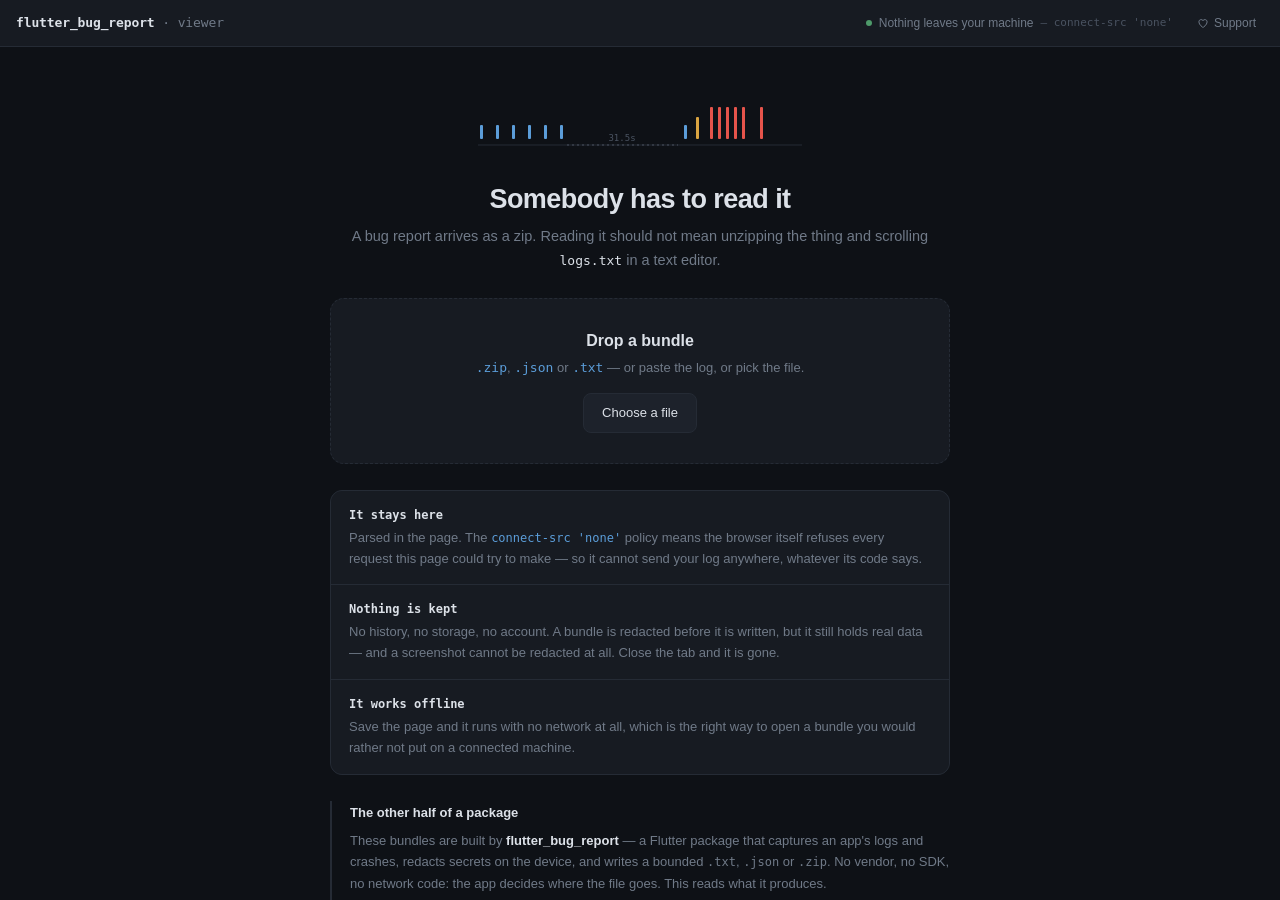
==== commit ffe7a7a4: "Say what made the file, and who keeps it The empty state is the first thing a visitor sees and often" ====
--- a/viewer.html
+++ b/viewer.html
@@ -98,7 +98,11 @@
   font-size: 13px;
   font-weight: 600;
   letter-spacing: -.01em;
-}
+  color: var(--text);
+  text-decoration: none;
+  transition: color var(--t);
+}
+.brand:hover { color: var(--accent); }
 .brand span { color: var(--dim); font-weight: 400; }
 
 /* The claim the whole project rests on, stated where it cannot be
@@ -117,11 +121,14 @@
   background: #4E9A6A;
   flex: none;
 }
-.vow code {
+.vow__code {
   font-family: var(--mono);
   font-size: 11px;
   color: var(--faint);
 }
+/* The dash belongs to the code, so hiding the code on a narrow screen does
+   not leave one dangling. */
+.vow__code::before { content: "— "; }
 
 main {
   flex: 1;
@@ -130,71 +137,215 @@
   flex-direction: column;
 }
 
-/* ===== Nothing open yet ===== */
+/* ===== Nothing open yet =====
+
+   This is the first thing a visitor sees and often the only thing: somebody
+   lands here from a ticket holding a zip and no idea what wrote it. So the
+   page has to say what it is, what made the file, and why it can be trusted
+   with it — before anything is dropped. */
 
 .drop {
   flex: 1;
+  overflow: auto;
+  padding: 44px 24px 72px;
+}
+.drop.is-over .drop__box {
+  border-color: var(--accent);
+  background: rgba(91, 157, 217, .07);
+}
+
+.sheet {
+  max-width: 620px;
+  margin: 0 auto;
   display: flex;
   flex-direction: column;
-  align-items: center;
-  justify-content: center;
-  gap: 14px;
-  padding: 40px 24px;
-  text-align: center;
-}
-.drop.is-over .drop__box {
-  border-color: var(--accent);
-  background: rgba(91, 157, 217, .06);
-}
+  gap: 26px;
+}
+
+/* ===== The hero ===== */
+
+.hero { text-align: center; }
+
+/* The strip motif: the one thing here a text editor cannot do. Drawn rather
+   than described, so the page demonstrates itself before it is used. */
+.glyph {
+  width: 100%;
+  max-width: 340px;
+  height: auto;
+  margin-bottom: 22px;
+}
+.glyph__tick--info rect { fill: var(--info); }
+.glyph__tick--warning rect { fill: var(--warning); }
+.glyph__tick--error rect { fill: var(--error); }
+.glyph__rule { stroke: var(--border); stroke-width: 1; }
+.glyph__gap {
+  stroke: var(--faint);
+  stroke-width: 1;
+  stroke-dasharray: 2 3;
+}
+.glyph__label {
+  fill: var(--faint);
+  font-family: var(--mono);
+  font-size: 9px;
+}
+
+.hero__title {
+  font-size: 27px;
+  font-weight: 600;
+  letter-spacing: -.02em;
+  margin: 0 0 10px;
+  line-height: 1.2;
+}
+.hero__lead {
+  margin: 0;
+  font-size: 14.5px;
+  line-height: 1.6;
+  color: var(--dim);
+}
+.hero__lead code { font-family: var(--mono); font-size: 13px; color: var(--text); }
+
+/* ===== The target ===== */
 
 .drop__box {
-  width: 100%;
-  max-width: 520px;
-  padding: 44px 32px;
+  padding: 30px 28px;
   border: 1.5px dashed var(--border);
   border-radius: 14px;
   background: var(--surface);
+  text-align: center;
   transition: border-color var(--t), background var(--t);
 }
-.drop__title { font-size: 17px; font-weight: 600; margin: 0 0 6px; }
-.drop__title code { font-family: var(--mono); font-size: 15px; color: var(--accent); }
+.drop__title { font-size: 16px; font-weight: 600; margin: 0 0 5px; }
 .drop__note { margin: 0; font-size: 13px; color: var(--dim); }
+.drop__note code { font-family: var(--mono); color: var(--accent); }
 
 .drop__pick {
   display: inline-block;
-  margin-top: 18px;
+  margin-top: 16px;
   padding: 9px 18px;
   border: 1px solid var(--border);
   border-radius: 8px;
   background: var(--raised);
   color: var(--text);
-  font: inherit;
   font-size: 13px;
   cursor: pointer;
-  transition: border-color var(--t), background var(--t);
-}
-.drop__pick:hover { border-color: var(--accent); }
-
-.about {
-  max-width: 520px;
-  font-size: 13px;
-  line-height: 1.65;
-  color: var(--dim);
-}
-.about p { margin: 0 0 10px; }
-.about a { color: var(--accent); }
-.about code { font-family: var(--mono); font-size: 12px; color: var(--text); }
+  transition: border-color var(--t), color var(--t);
+}
+.drop__pick:hover { border-color: var(--accent); color: var(--accent); }
 
 .fail {
-  max-width: 520px;
+  margin: 0;
   padding: 12px 14px;
   border: 1px solid var(--error);
   border-radius: 8px;
   background: rgba(229, 84, 75, .08);
   color: var(--error);
   font-size: 13px;
-  text-align: left;
-}
+}
+
+/* ===== What it promises ===== */
+
+.traits {
+  list-style: none;
+  margin: 0;
+  padding: 0;
+  display: grid;
+  gap: 1px;
+  background: var(--border);
+  border: 1px solid var(--border);
+  border-radius: 12px;
+  overflow: hidden;
+}
+.trait {
+  background: var(--surface);
+  padding: 15px 18px;
+}
+.trait__name {
+  display: block;
+  font-family: var(--mono);
+  font-size: 12px;
+  font-weight: 600;
+  color: var(--text);
+  margin-bottom: 4px;
+}
+.trait__note {
+  display: block;
+  font-size: 13px;
+  line-height: 1.6;
+  color: var(--dim);
+}
+.trait__note code { font-family: var(--mono); font-size: 12px; color: var(--accent); }
+
+/* ===== Where the file came from ===== */
+
+.origin,
+.give--full {
+  border-left: 2px solid var(--border);
+  padding: 2px 0 2px 18px;
+}
+.origin__head,
+.give__head {
+  font-size: 13px;
+  font-weight: 600;
+  margin: 0 0 8px;
+  color: var(--text);
+}
+.origin__body,
+.give__body {
+  margin: 0 0 10px;
+  font-size: 13px;
+  line-height: 1.65;
+  color: var(--dim);
+}
+.origin__body code { font-family: var(--mono); font-size: 12px; }
+.origin__body strong { color: var(--text); font-weight: 600; }
+
+.origin__links {
+  margin: 0;
+  display: flex;
+  flex-wrap: wrap;
+  gap: 16px;
+  font-size: 13px;
+}
+.origin__links a { color: var(--accent); text-decoration: none; }
+.origin__links a:hover { text-decoration: underline; }
+
+/* ===== The ask =====
+
+   Placed where somebody is reading and has attention to spare, and nowhere
+   else. It never appears over a log, never moves, and never suggests that
+   anything here depends on it — because nothing does. The honest version of
+   this ask is also the one that supports the page's other claim: there is no
+   telemetry because there is no company, and no company is why there is
+   nobody to bill. */
+
+.give--full { border-left-color: var(--warning); }
+
+.give__link {
+  display: inline-flex;
+  align-items: center;
+  gap: 7px;
+  padding: 8px 15px;
+  border: 1px solid var(--warning);
+  border-radius: 8px;
+  color: var(--warning);
+  font-size: 13px;
+  text-decoration: none;
+  transition: background var(--t);
+}
+.give__link:hover { background: rgba(217, 164, 65, .1); }
+
+.give--small {
+  display: inline-flex;
+  align-items: center;
+  gap: 5px;
+  font-size: 12px;
+  color: var(--dim);
+  text-decoration: none;
+  padding: 4px 8px;
+  border-radius: 6px;
+  transition: color var(--t), background var(--t);
+}
+.give--small:hover { color: var(--warning); background: rgba(217, 164, 65, .08); }
 
 /* ===== The density strip ===== */
 
@@ -553,48 +704,163 @@
   .split { flex-direction: column; }
   .side { width: auto; border-left: none; border-top: 1px solid var(--border); max-height: 45vh; }
   .search { width: 100%; }
-  .vow span { display: none; }
+
+  .top { gap: 10px; padding: 10px 12px; }
+  .brand { white-space: nowrap; }
+  .vow__code { display: none; }
+  .hero__title { font-size: 22px; }
+  .drop { padding: 28px 16px 56px; }
+}
+
+/* Narrower still: the promise is stated in full a screen below, so the
+   header keeps only the light that says it is being kept. */
+@media (max-width: 560px) {
+  .vow__text { display: none; }
 }
 </style>
 </head>
 <body>
 
 <header class="top">
-  <div class="brand">flutter_bug_report <span>· viewer</span></div>
-  <div class="vow">
+  <a class="brand" href="https://pub.dev/packages/flutter_bug_report" target="_blank" rel="noopener noreferrer">
+    flutter_bug_report <span>· viewer</span>
+  </a>
+
+  <div class="vow" title="This page is forbidden by its own Content-Security-Policy from making any network request.">
     <span class="vow__dot" aria-hidden="true"></span>
-    <span>Nothing leaves your machine —</span>
-    <code>connect-src 'none'</code>
+    <span class="vow__text">Nothing leaves your machine</span>
+    <code class="vow__code">connect-src 'none'</code>
   </div>
+
+  <!-- Small, still, and out of the way. Someone reading an error log at two
+       in the morning is debugging, not shopping. -->
+  <a class="give give--small" href="https://tirikchilik.uz/ahadjonovss" target="_blank" rel="noopener noreferrer" title="Support the person who maintains this">
+    <svg viewBox="0 0 16 16" width="12" height="12" aria-hidden="true" focusable="false">
+      <path d="M8 14S2.5 10.5 2.5 6.5A3 3 0 0 1 8 4.8 3 3 0 0 1 13.5 6.5C13.5 10.5 8 14 8 14Z"
+            fill="none" stroke="currentColor" stroke-width="1.3" stroke-linejoin="round"/>
+    </svg>
+    Support
+  </a>
 </header>
 
 <main>
   <!-- ===== Nothing open ===== -->
   <section class="drop" id="drop">
-    <div class="drop__box">
-      <p class="drop__title">Drop a bundle — <code>.zip</code>, <code>.json</code> or <code>.txt</code></p>
-      <p class="drop__note">Or paste the log. Or pick the file.</p>
-      <label class="drop__pick">
-        Choose a file
-        <input id="picker" type="file" multiple accept=".zip,.json,.txt,.log,.png" hidden />
-      </label>
-    </div>
-
-    <p class="fail is-hidden" id="fail"></p>
-
-    <div class="about">
-      <p>
-        A bundle is what <a href="https://pub.dev/packages/flutter_bug_report" rel="noopener">flutter_bug_report</a>
-        attaches to a bug report: the app's log, redacted and bounded, with the
-        report's own description and a screenshot beside it.
-      </p>
-      <p>
-        It is read here in the page and never uploaded — there is no server to
-        upload it to. The bundle was redacted on the device before it was
-        written, but it still carries real data, and a
-        <code>screenshot.png</code> cannot be redacted at all. Save this page and
-        it works with no network at all.
-      </p>
+    <div class="sheet">
+
+      <div class="hero">
+        <!-- The strip, which is the one thing this viewer does that a text
+             editor cannot: a session drawn on a time axis, so the half
+             minute where nothing happened is visible as a hole. Showing it
+             here means the page explains itself before anything is opened. -->
+        <svg class="glyph" viewBox="0 0 340 64" role="img" aria-labelledby="glyphTitle">
+          <title id="glyphTitle">A session: steady polling, then half a minute of silence, then a burst of errors</title>
+          <g class="glyph__tick glyph__tick--info">
+            <rect x="10" y="34" width="3" height="14" rx="1" />
+            <rect x="26" y="34" width="3" height="14" rx="1" />
+            <rect x="42" y="34" width="3" height="14" rx="1" />
+            <rect x="58" y="34" width="3" height="14" rx="1" />
+            <rect x="74" y="34" width="3" height="14" rx="1" />
+            <rect x="90" y="34" width="3" height="14" rx="1" />
+            <rect x="214" y="34" width="3" height="14" rx="1" />
+          </g>
+          <g class="glyph__tick glyph__tick--warning">
+            <rect x="226" y="26" width="3" height="22" rx="1" />
+          </g>
+          <g class="glyph__tick glyph__tick--error">
+            <rect x="240" y="16" width="3" height="32" rx="1" />
+            <rect x="248" y="16" width="3" height="32" rx="1" />
+            <rect x="256" y="16" width="3" height="32" rx="1" />
+            <rect x="264" y="16" width="3" height="32" rx="1" />
+            <rect x="272" y="16" width="3" height="32" rx="1" />
+            <rect x="290" y="16" width="3" height="32" rx="1" />
+          </g>
+          <path class="glyph__rule" d="M8 54 H332" />
+          <path class="glyph__gap" d="M97 54 H208" />
+          <text class="glyph__label" x="152" y="50" text-anchor="middle">31.5s</text>
+        </svg>
+
+        <h1 class="hero__title">Somebody has to read it</h1>
+        <p class="hero__lead">
+          A bug report arrives as a zip. Reading it should not mean unzipping the
+          thing and scrolling <code>logs.txt</code> in a text editor.
+        </p>
+      </div>
+
+      <div class="drop__box">
+        <p class="drop__title">Drop a bundle</p>
+        <p class="drop__note"><code>.zip</code>, <code>.json</code> or <code>.txt</code> — or paste the log, or pick the file.</p>
+        <label class="drop__pick">
+          Choose a file
+          <input id="picker" type="file" multiple accept=".zip,.json,.txt,.log,.png" hidden />
+        </label>
+      </div>
+
+      <p class="fail is-hidden" id="fail"></p>
+
+      <ul class="traits">
+        <li class="trait">
+          <span class="trait__name">It stays here</span>
+          <span class="trait__note">
+            Parsed in the page. The <code>connect-src 'none'</code> policy means the
+            browser itself refuses every request this page could try to make — so it
+            cannot send your log anywhere, whatever its code says.
+          </span>
+        </li>
+        <li class="trait">
+          <span class="trait__name">Nothing is kept</span>
+          <span class="trait__note">
+            No history, no storage, no account. A bundle is redacted before it is
+            written, but it still holds real data — and a screenshot cannot be
+            redacted at all. Close the tab and it is gone.
+          </span>
+        </li>
+        <li class="trait">
+          <span class="trait__name">It works offline</span>
+          <span class="trait__note">
+            Save the page and it runs with no network at all, which is the right way
+            to open a bundle you would rather not put on a connected machine.
+          </span>
+        </li>
+      </ul>
+
+      <section class="origin">
+        <h2 class="origin__head">The other half of a package</h2>
+        <p class="origin__body">
+          These bundles are built by <strong>flutter_bug_report</strong> — a Flutter
+          package that captures an app's logs and crashes, redacts secrets on the
+          device, and writes a bounded <code>.txt</code>, <code>.json</code> or
+          <code>.zip</code>. No vendor, no SDK, no network code: the app decides
+          where the file goes. This reads what it produces.
+        </p>
+        <p class="origin__links">
+          <a href="https://pub.dev/packages/flutter_bug_report" target="_blank" rel="noopener noreferrer">pub.dev</a>
+          <a href="https://github.com/ahadjonovss/flutter_bug_report" target="_blank" rel="noopener noreferrer">the package on GitHub</a>
+          <a href="https://github.com/ahadjonovss/flutter_bug_report_viewer" target="_blank" rel="noopener noreferrer">this viewer on GitHub</a>
+        </p>
+      </section>
+
+      <section class="give give--full">
+        <h2 class="give__head">There is nobody to bill you</h2>
+        <p class="give__body">
+          The package and this viewer are written and kept up by one person. That is
+          the same reason there is no vendor in the loop, no account to make and
+          nothing measuring you — there is no company here to want any of it.
+        </p>
+        <p class="give__body">
+          If this saved you an afternoon, you can put something toward the work.
+          It is entirely optional, nothing here is gated, and nothing changes if you
+          would rather not.
+        </p>
+        <a class="give__link" href="https://tirikchilik.uz/ahadjonovss" target="_blank" rel="noopener noreferrer">
+          <svg viewBox="0 0 16 16" width="14" height="14" aria-hidden="true" focusable="false">
+            <path d="M8 14S2.5 10.5 2.5 6.5A3 3 0 0 1 8 4.8 3 3 0 0 1 13.5 6.5C13.5 10.5 8 14 8 14Z"
+                  fill="none" stroke="currentColor" stroke-width="1.3" stroke-linejoin="round"/>
+          </svg>
+          Support the work
+        </a>
+      </section>
+
     </div>
   </section>
 
@@ -775,17 +1041,34 @@
     return bytes.subarray(from, from + file.compressed);
   }
 
+  // Said in one place, because there are two ways to arrive at it and the
+  // reader should not be able to tell which of them happened.
+  //
+  // The advice at the end has to stay true: neither the json nor the text
+  // path goes anywhere near DecompressionStream, so a reader sent back to
+  // ask for one of those forms gets a form that actually opens.
+  var NO_INFLATE =
+    "This browser cannot decompress a zip. Chrome 103, Safari 16.4, Firefox 113 or newer can — " +
+    "or ask for the .json or .txt form of the bundle instead.";
+
   function inflate(payload) {
-    if (typeof DecompressionStream === "undefined") {
-      return Promise.reject(new Error(
-        "This browser cannot decompress a zip. Chrome 103, Safari 16.4, Firefox 113 or newer can — " +
-        "or ask for the .json or .txt form of the bundle instead."
-      ));
-    }
-
-    // deflate-raw, not deflate: a zip stores the DEFLATE stream without the
-    // zlib header that "deflate" expects.
-    var stream = new DecompressionStream("deflate-raw");
+    var stream;
+
+    // Two browsers fail here and only one of them is obvious.
+    //
+    // The first has no DecompressionStream at all. The second has one and
+    // has never heard of "deflate-raw": Chrome carried gzip and deflate
+    // for twenty-odd versions before raw landed in 103, and on those the
+    // constructor throws. Testing only for the global lets that second
+    // browser through the guard and hands the reader a bare TypeError in
+    // place of the sentence written for exactly this moment.
+    try {
+      if (typeof DecompressionStream === "undefined") throw new Error("no DecompressionStream");
+      stream = new DecompressionStream("deflate-raw");
+    } catch (e) {
+      return Promise.reject(new Error(NO_INFLATE));
+    }
+
     var writer = stream.writable.getWriter();
 
     // Both ends of the stream reject when the payload is not valid
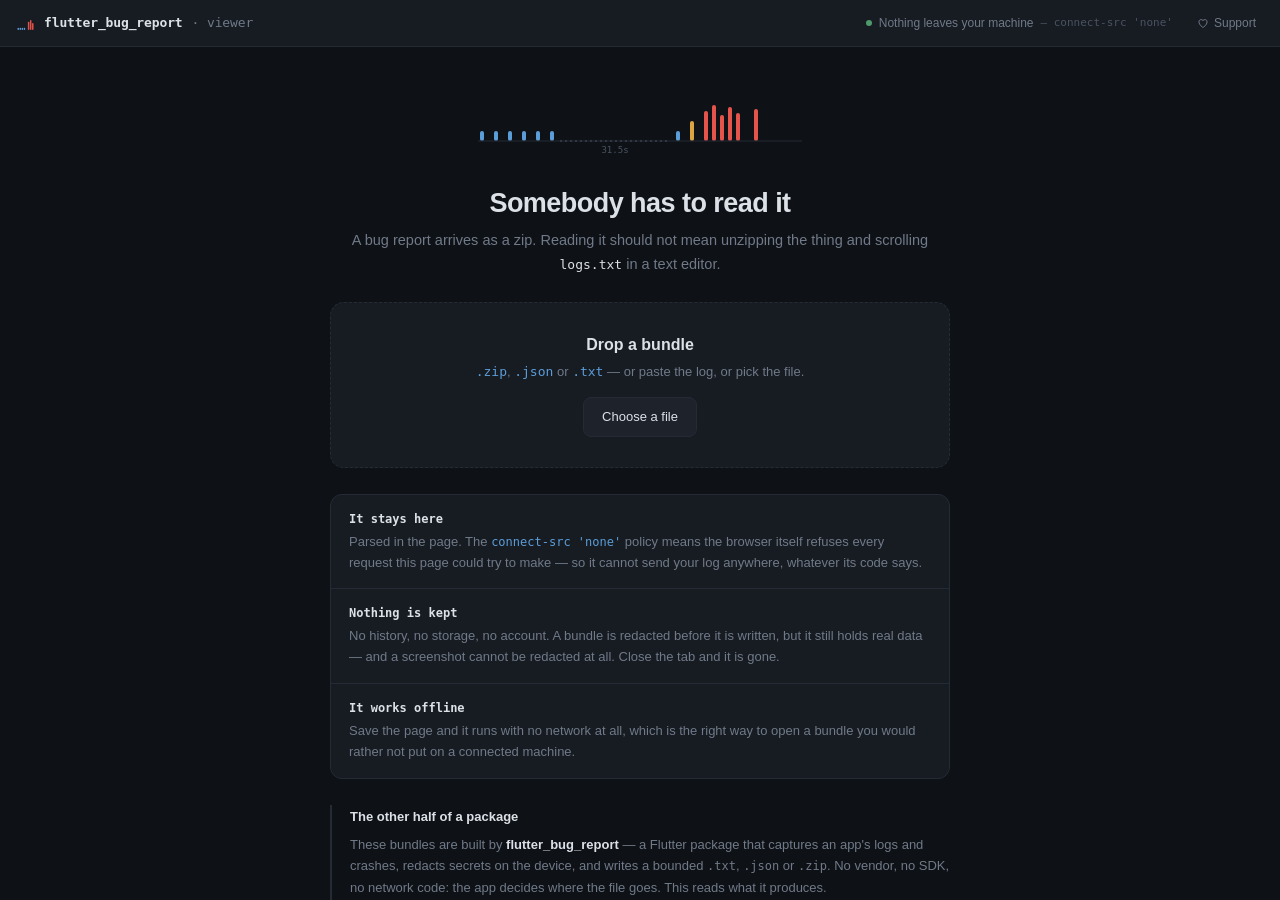
==== commit 6211250b: "The mark, and the hero brought into line with it The logo is the same figure this page already drew " ====
--- a/viewer.html
+++ b/viewer.html
@@ -32,6 +32,10 @@
 
 <title>Bug report viewer · flutter_bug_report</title>
 <meta name="description" content="Open a flutter_bug_report bundle — .zip, .json or .txt — and read it. Runs entirely in your browser; nothing is uploaded." />
+<!-- Inline, not a file: a saved viewer.html has no directory beside it, and a
+     favicon that 404s looks worse than none. data: is already allowed by
+     img-src, which is what governs an icon. -->
+<link rel="icon" type="image/svg+xml" href="[data-uri]" />
 <style>
 /* ===================================================================
    flutter_bug_report log viewer — "Diagnostika"
@@ -94,6 +98,9 @@
 }
 
 .brand {
+  display: flex;
+  align-items: center;
+  gap: 9px;
   font-family: var(--mono);
   font-size: 13px;
   font-weight: 600;
@@ -103,7 +110,20 @@
   transition: color var(--t);
 }
 .brand:hover { color: var(--accent); }
-.brand span { color: var(--dim); font-weight: 400; }
+.brand__sub { color: var(--dim); font-weight: 400; }
+
+/* The mark is the same figure the hero draws and the same one the strip
+   draws from real data: quiet, a gap, a burst. Inline rather than an
+   <img>, so it costs no request, cannot be blocked, and takes its colours
+   from the palette the rest of the page uses. */
+.mark {
+  width: 19px;
+  height: 19px;
+  flex: none;
+  display: block;
+}
+.mark__quiet { fill: var(--info); }
+.mark__burst { fill: var(--error); }
 
 /* The claim the whole project rests on, stated where it cannot be
    missed rather than in a footer. */
@@ -723,7 +743,16 @@
 
 <header class="top">
   <a class="brand" href="https://pub.dev/packages/flutter_bug_report" target="_blank" rel="noopener noreferrer">
-    flutter_bug_report <span>· viewer</span>
+    <svg class="mark" viewBox="0 0 64 64" aria-hidden="true" focusable="false">
+      <rect class="mark__quiet" x="5" y="46" width="5" height="8" rx="2.5"/>
+      <rect class="mark__quiet" x="12" y="46" width="5" height="8" rx="2.5"/>
+      <rect class="mark__quiet" x="19" y="46" width="5" height="8" rx="2.5"/>
+      <rect class="mark__quiet" x="26" y="46" width="5" height="8" rx="2.5"/>
+      <rect class="mark__burst" x="40" y="26" width="5" height="28" rx="2.5"/>
+      <rect class="mark__burst" x="47" y="20" width="5" height="34" rx="2.5"/>
+      <rect class="mark__burst" x="54" y="30" width="5" height="24" rx="2.5"/>
+    </svg>
+    <span class="brand__name">flutter_bug_report</span> <span class="brand__sub">· viewer</span>
   </a>
 
   <div class="vow" title="This page is forbidden by its own Content-Security-Policy from making any network request.">
@@ -753,31 +782,31 @@
              editor cannot: a session drawn on a time axis, so the half
              minute where nothing happened is visible as a hole. Showing it
              here means the page explains itself before anything is opened. -->
-        <svg class="glyph" viewBox="0 0 340 64" role="img" aria-labelledby="glyphTitle">
+        <svg class="glyph" viewBox="0 0 340 68" role="img" aria-labelledby="glyphTitle">
           <title id="glyphTitle">A session: steady polling, then half a minute of silence, then a burst of errors</title>
           <g class="glyph__tick glyph__tick--info">
-            <rect x="10" y="34" width="3" height="14" rx="1" />
-            <rect x="26" y="34" width="3" height="14" rx="1" />
-            <rect x="42" y="34" width="3" height="14" rx="1" />
-            <rect x="58" y="34" width="3" height="14" rx="1" />
-            <rect x="74" y="34" width="3" height="14" rx="1" />
-            <rect x="90" y="34" width="3" height="14" rx="1" />
-            <rect x="214" y="34" width="3" height="14" rx="1" />
+            <rect x="10" y="40" width="4" height="10" rx="2" />
+            <rect x="24" y="40" width="4" height="10" rx="2" />
+            <rect x="38" y="40" width="4" height="10" rx="2" />
+            <rect x="52" y="40" width="4" height="10" rx="2" />
+            <rect x="66" y="40" width="4" height="10" rx="2" />
+            <rect x="80" y="40" width="4" height="10" rx="2" />
+            <rect x="206" y="40" width="4" height="10" rx="2" />
           </g>
           <g class="glyph__tick glyph__tick--warning">
-            <rect x="226" y="26" width="3" height="22" rx="1" />
+            <rect x="220" y="30" width="4" height="20" rx="2" />
           </g>
           <g class="glyph__tick glyph__tick--error">
-            <rect x="240" y="16" width="3" height="32" rx="1" />
-            <rect x="248" y="16" width="3" height="32" rx="1" />
-            <rect x="256" y="16" width="3" height="32" rx="1" />
-            <rect x="264" y="16" width="3" height="32" rx="1" />
-            <rect x="272" y="16" width="3" height="32" rx="1" />
-            <rect x="290" y="16" width="3" height="32" rx="1" />
+            <rect x="234" y="20" width="4" height="30" rx="2" />
+            <rect x="242" y="14" width="4" height="36" rx="2" />
+            <rect x="250" y="24" width="4" height="26" rx="2" />
+            <rect x="258" y="16" width="4" height="34" rx="2" />
+            <rect x="266" y="22" width="4" height="28" rx="2" />
+            <rect x="284" y="18" width="4" height="32" rx="2" />
           </g>
-          <path class="glyph__rule" d="M8 54 H332" />
-          <path class="glyph__gap" d="M97 54 H208" />
-          <text class="glyph__label" x="152" y="50" text-anchor="middle">31.5s</text>
+          <path class="glyph__rule" d="M8 50 H332" />
+          <path class="glyph__gap" d="M90 50 H200" />
+          <text class="glyph__label" x="145" y="62" text-anchor="middle">31.5s</text>
         </svg>
 
         <h1 class="hero__title">Somebody has to read it</h1>
